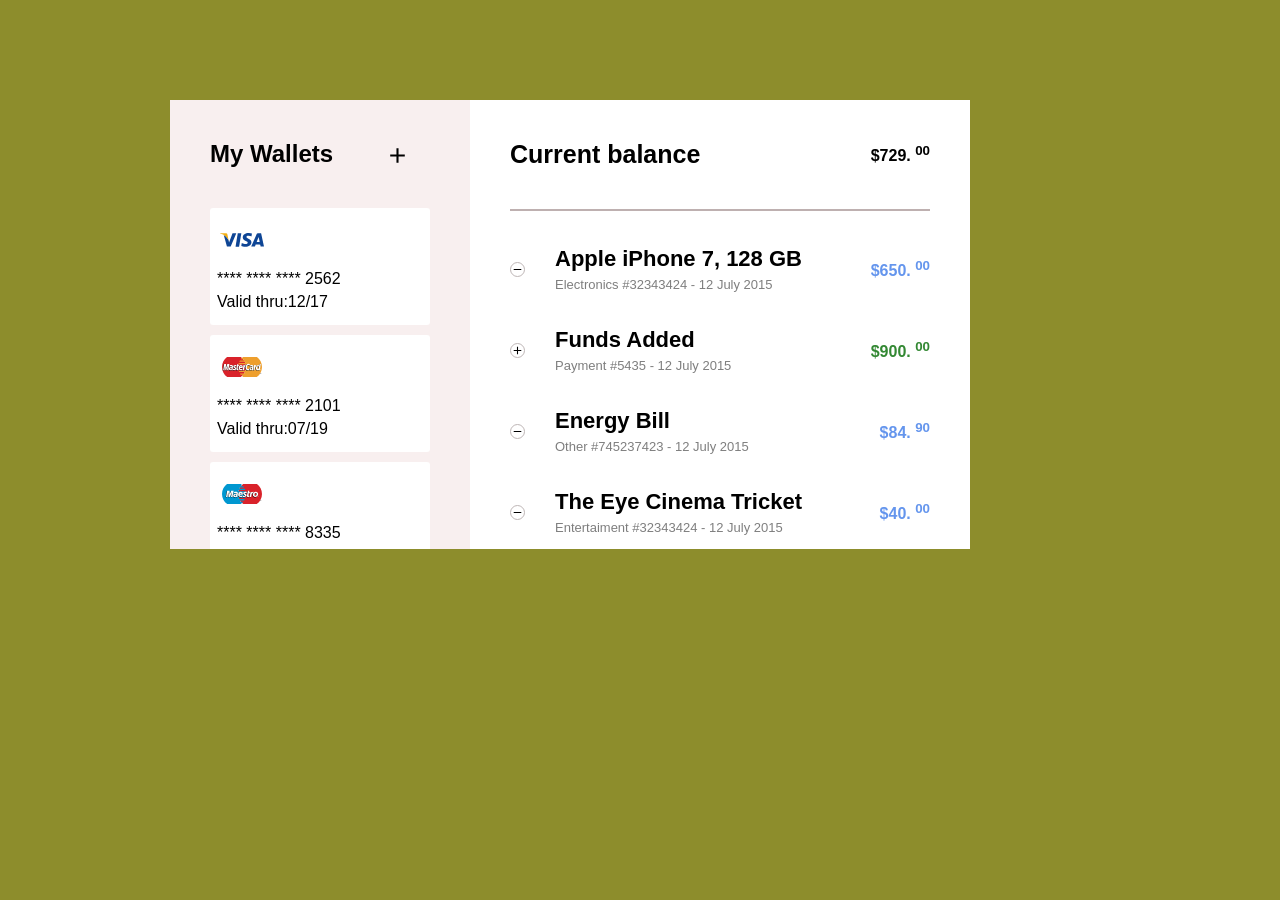
==== index.html @ ad734634 "restart" ====
<!DOCTYPE html>
<html lang="en">
<head>
  <meta charset="UTF-8">
  <meta name="viewport" content="width=device-width, initial-scale=1.0">
  <meta http-equiv="X-UA-Compatible" content="ie=edge">
  <title>Loop 1 - Step 9</title>
  <link href="https://fonts.googleapis.com/css?family=Roboto:300,400,500,700" rel="stylesheet">
  <link rel="stylesheet" href="./styles.css" />
</head>
<body>
<header class="header"></header>
<main class="main">
  
<section class="money-transfer">
  <div class="container">
    <form class="form" action="https://echo.htmlacademy.ru/" method="POST">
      <h2 class="form__heading">
        My Wallets <img class="form__heading__plus-icon" src="../assets/img/plus.svg" alt="Plus icon" width="25" height="25">
      </h2>

          <label class="form__label">
            <input  class="form__input visually-hidden" type="radio" name="Pay_Card">
            
            <span class="form__controller">
              <img class="form__logo" src="./img/visa.svg" alt="Visa's logo" width="50" height= "20">
              <span class="form__number">**** **** **** 2562</span>
              <span class="form__text">Valid thru:12/17</span>
            </span>
          </label>

          <label class="form__label">
            <input  class="form__input visually-hidden" type="radio" name="Pay_Card">
            
            <span class="form__controller">
              <img class="form__logo" src="./img/mastercard.svg" alt="Master card's logo" width="50" height= "20">
              <span class="form__number">**** **** **** 2101</span>
              <span class="form__text">Valid thru:07/19</span>
            </span>
          </label>

          <label class="form__label">
            <input  class="form__input visually-hidden" type="radio" name="Pay_Card">
            
            <span class="form__controller">
              <img class="form__logo" src="./img/maestro.svg" alt="Maestro's logo" width="50" height= "20">
              <span class="form__number">**** **** **** 8335</span>
              <span class="form__text">Valid thru:09/17</span>
            </span>
          </label>
    </form>

    <div class="balance">

      <div class="balance__info">
        <h3 class="balance__heading">
          Current balance
        </h3>

        <strong class="balance__info__strong">
          $729.
          <sup class="balance__info__sup">00</sup>
        </strong>
      </div>
      <ul class="balance__list">
        <li class="balance__item">
           <div class="balance__item__box">
            <img class="balance__icon" src="./img/minus.svg" alt="minus icon" width="15" height="15">
            <span class="balance__item__info">
              <span class="balance__item__heading">Apple iPhone 7, 128 GB</span>
              <span class="balance__item__text">Electronics #32343424 - 12 July 2015</span>
            </span>
           </div>

            <strong class="balance__item__strong">
              $650.
              <sup class="balance__item__sup">00</sup>
            </strong>
        </li>

          <li class="balance__item">
            <div class="balance__item__box">
              <img class="balance__icon" src="./img/plus.svg" alt="minus icon" width="15" height="15">

              <span class="balance__item__info">
                <span class="balance__item__heading">Funds Added</span>
                <span class="balance__item__text">Payment #5435 - 12 July 2015</span>
              </span>
            </div>

            <strong class="balance__item__strong balance__item__strong--color">
              $900.
              <sup class="balance__item__sup">00</sup>
            </strong>
          </li>

          <li class="balance__item">
            <div class="balance__item__box">

              <img class="balance__icon" src="./img/minus.svg" alt="minus icon" width="15" height="15">

              <span class="balance__item__info">

                <span class="balance__item__heading">Energy Bill</span>
                  <span class="balance__item__text">Other #745237423 - 12 July 2015</span>

                </span>

            </div>

            <strong class="balance__item__strong">
               $84.
              <sup class="balance__item__sup">90</sup>
            </strong>
          </li>

          <li class="balance__item">
            <div class="balance__item__box">

              <img class="balance__icon" src="./img/minus.svg" alt="minus icon" width="15" height="15">

              <span class="balance__item__info">

                <span class="balance__item__heading">The Eye Cinema Tricket</span>
                  <span class="balance__item__text">Entertaiment #32343424 - 12 July 2015</span>

                </span>

            </div>

            <strong class="balance__item__strong">
               $40.
              <sup class="balance__item__sup">00</sup>
            </strong>
          </li>

          <li class="balance__item">
            <div class="balance__item__box">

              <img class="balance__icon" src="./img/minus.svg" alt="minus icon" width="15" height="15">

              <span class="balance__item__info">

                <span class="balance__item__heading">Mc Food Restaurant</span>
                <span class="balance__item__text">Cafes #32448 - 10 July 2015</span>

              </span>

            </div>

            <strong class="balance__item__strong">
              $10.
              <sup class="balance__item__sup">50</sup>
            </strong>
          </li>

          <li class="balance__item">
            <div class="balance__item__box">

              <img class="balance__icon" src="./img/minus.svg" alt="minus icon" width="15" height="15">

              <span class="balance__item__info">

                <span class="balance__item__heading">Gas Station</span>
                <span class="balance__item__text">Other #2138453 - 10 July 2015</span>

              </span>

            </div>

            <strong class="balance__item__strong">
              $30.
              <sup class="balance__item__sup">00</sup>
            </strong>
          </li>

      </ul>
    </div>
  </div>
</section>
  
</main>
<footer class="footer"></footer>

</body>
</html>
---- styles.css ----
html {
	height: 100%;
	box-sizing: border-box;
}

*,
::after,
::before {
	box-sizing: inherit;
	scroll-behavior: smooth;
}

body {
	margin: 0;
	padding: 0;
	font-family: 'Fraunces', 'Arial', sans-serif;
	font-size: 16px;
	font-weight: normal;
	background-color: rgb(141, 141, 44);
}

.container {
	width: 1140px;
	margin: 0 auto;
	padding: 0 20px;
}

img {
	vertical-align: middle;
	object-fit: cover;
}

.visually-hidden {
	position: absolute;
	width: 1px;
	height: 1px;
	margin: -1px;
	border: 0;
	padding: 0;
	clip: rect(0 0 0 0);
	overflow: hidden;
}

.money-transfer .container {
    display: flex;
    padding: 100px
}

/* Form */

.form {
    max-width: 300px;
    width: 100%;
    height: 449px;
    overflow: auto;
    padding: 40px;
    background-color: rgb(248, 239, 239);
}

.form__heading {
    margin: 0;
    margin-bottom: 40px;
    font-style: 25px;
}

.form__heading__plus-icon {
    margin-left: 45px;
}


.form__input:checked + .form__controller {
    border: 2px solid #295091;
}

.form__controller {
    display: flex;
    flex-direction: column;
    max-width: 230px;
    margin-bottom: 10px;
    padding-top: 10px;
    padding-left: 5px;
    padding-bottom: 5px;
    background-color: white;
    border: 2px solid transparent;
    border-radius: 3px;
}

.form__controller:hover {
    border: 2px solid rgb(83, 83, 187);
}


.form__logo {
    
    margin-top: 10px;
    margin-bottom: 20px;
}

.form__number {
    margin-bottom: 5px;
}

.form__text {
    margin-bottom: 7px;
}

/* Balance */

.balance {
    max-width: 500px;
    width: 100%;
    height: 449px;
    padding: 40px;
    overflow: auto;
    background-color: white;
}

.balance__info {
    display: flex;
    align-items: center;
    padding-bottom: 40px;
    border-bottom: 2px solid rgb(190, 176, 176);
    
}

.balance__heading {
    margin: 0;
    font-size: 25px;
}

.balance__info__strong {
    margin-left: auto;
}

.balance__list {
    margin: 0;
    padding: 0;
    list-style-type: none;
}

.balance__item {
    display: flex;
    justify-content: space-between;
    align-items: center;
    padding-top: 35px;
}

.balance__item__box {
    display: flex;
    align-items: center;
}

.balance__icon {
    border-radius: 50%;
    border: 1px solid rgb(190, 182, 182);
}

.balance__item__info {
    display: flex;
    flex-direction: column;
    margin-left: 30px;
}

.balance__item__heading {
    font-weight: 700;
    font-size: 22px;
    margin-bottom: 5px;
}

.balance__item__text {
    font-size: 13px;
    opacity: 0.5;
}

.balance__item__strong {
    color: cornflowerblue;
}

.balance__item__strong--color {
    color: rgb(51, 136, 51);
}
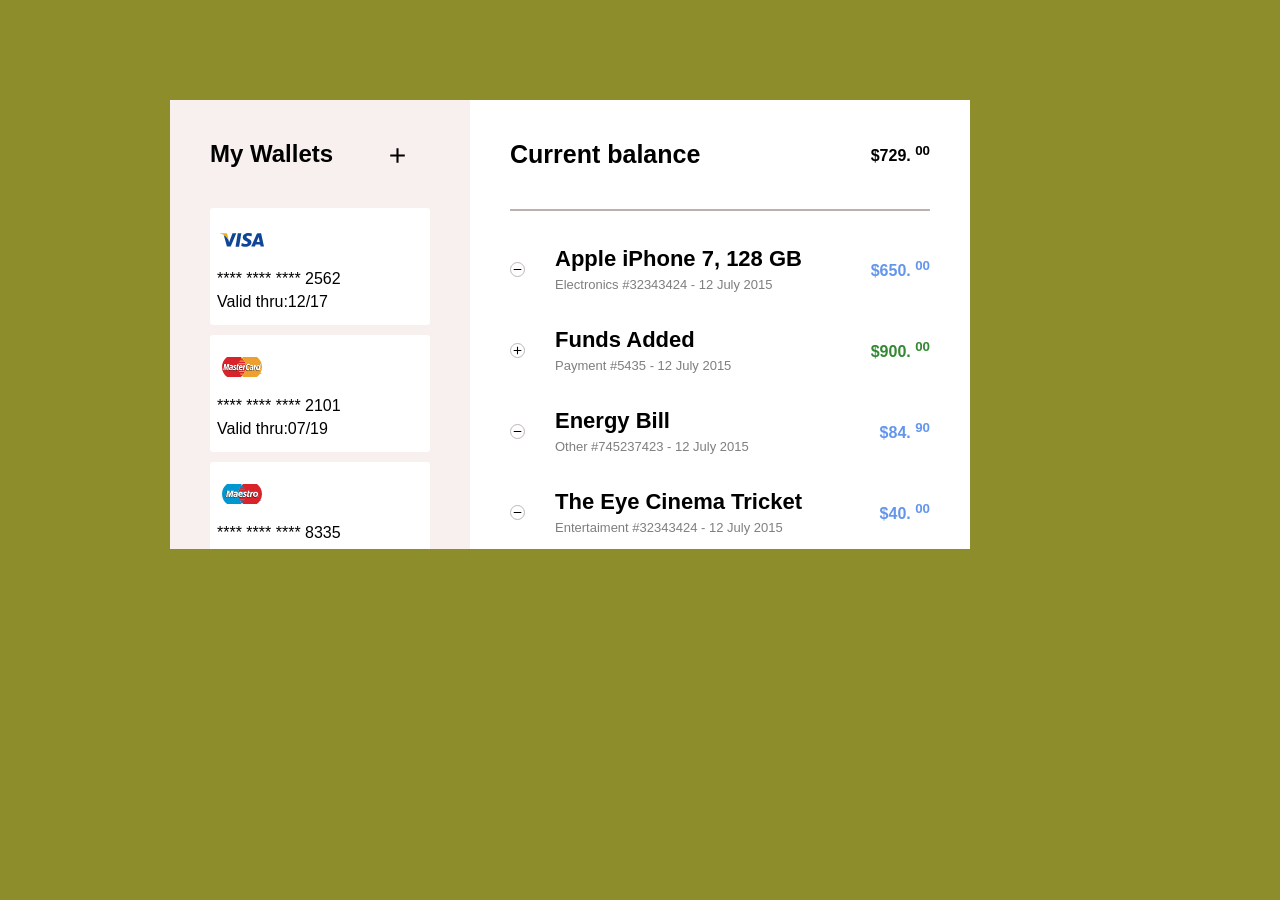
==== commit b5ad6be6: "karochi" ====
--- a/index.html
+++ b/index.html
@@ -16,7 +16,7 @@
   <div class="container">
     <form class="form" action="https://echo.htmlacademy.ru/" method="POST">
       <h2 class="form__heading">
-        My Wallets <img class="form__heading__plus-icon" src="../assets/img/plus.svg" alt="Plus icon" width="25" height="25">
+        My Wallets <img class="form__heading__plus-icon" src="./assets/img/plus.svg" alt="Plus icon" width="25" height="25">
       </h2>
 
           <label class="form__label">
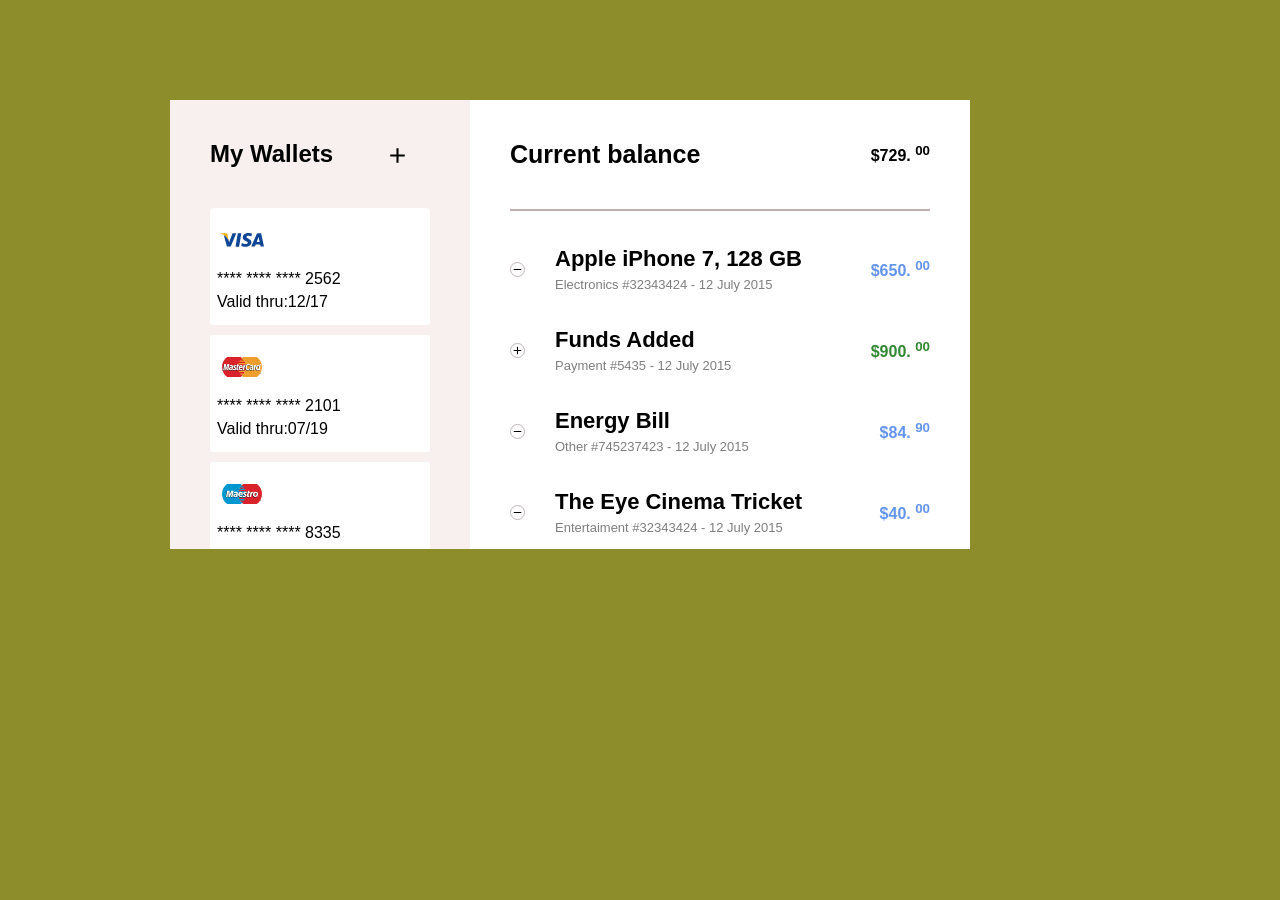
==== commit 3723c91e: "yana karoche" ====
--- a/index.html
+++ b/index.html
@@ -16,7 +16,7 @@
   <div class="container">
     <form class="form" action="https://echo.htmlacademy.ru/" method="POST">
       <h2 class="form__heading">
-        My Wallets <img class="form__heading__plus-icon" src="./assets/img/plus.svg" alt="Plus icon" width="25" height="25">
+        My Wallets <img class="form__heading__plus-icon" src="./img/plus.svg" alt="Plus icon" width="25" height="25">
       </h2>
 
           <label class="form__label">
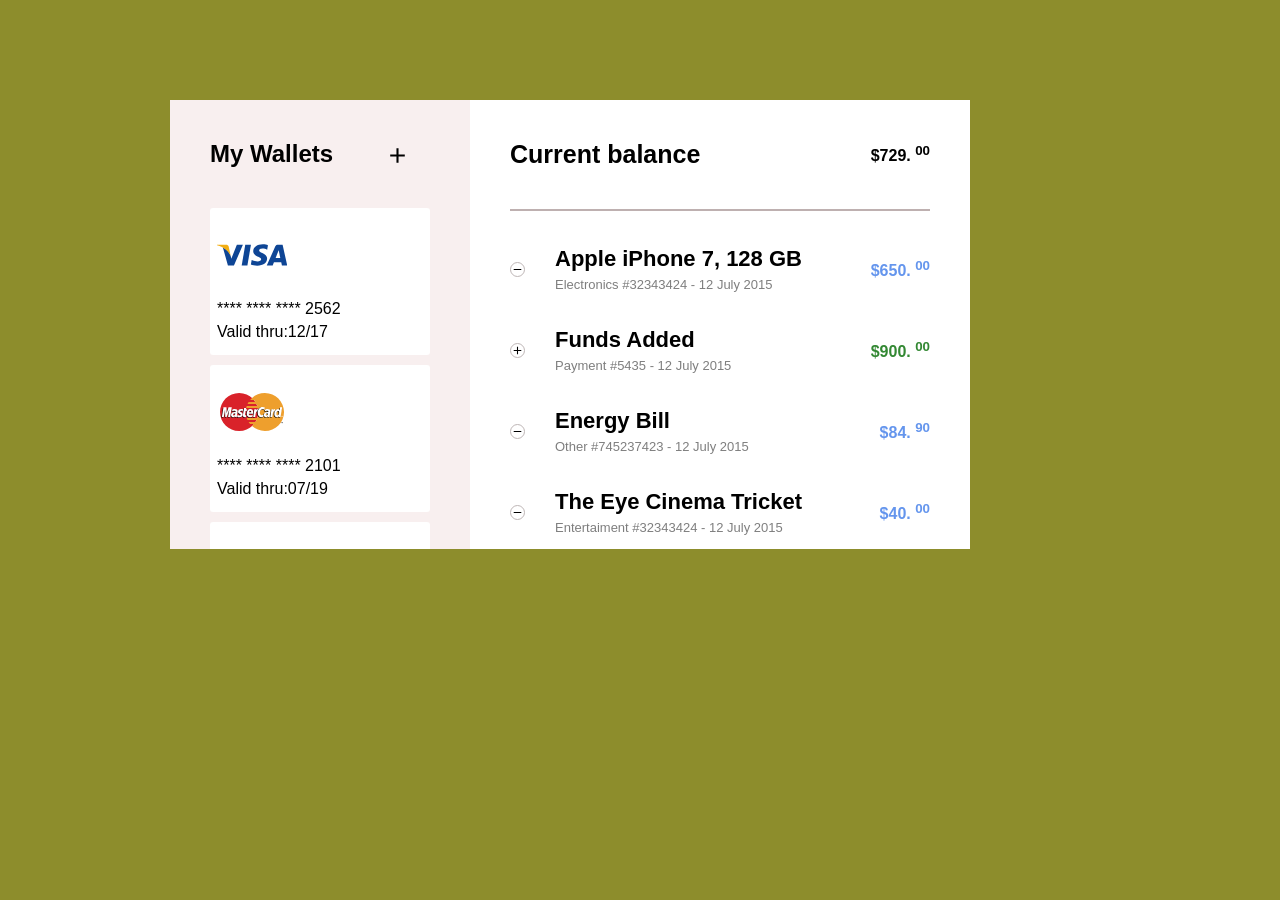
==== commit b87caeeb: "image width hight" ====
--- a/index.html
+++ b/index.html
@@ -23,7 +23,7 @@
             <input  class="form__input visually-hidden" type="radio" name="Pay_Card">
             
             <span class="form__controller">
-              <img class="form__logo" src="./img/visa.svg" alt="Visa's logo" width="50" height= "20">
+              <img class="form__logo" src="./img/visa.svg" alt="Visa's logo" width="70" height= "50">
               <span class="form__number">**** **** **** 2562</span>
               <span class="form__text">Valid thru:12/17</span>
             </span>
@@ -33,7 +33,7 @@
             <input  class="form__input visually-hidden" type="radio" name="Pay_Card">
             
             <span class="form__controller">
-              <img class="form__logo" src="./img/mastercard.svg" alt="Master card's logo" width="50" height= "20">
+              <img class="form__logo" src="./img/mastercard.svg" alt="Master card's logo" width="70" height= "50">
               <span class="form__number">**** **** **** 2101</span>
               <span class="form__text">Valid thru:07/19</span>
             </span>
@@ -43,7 +43,7 @@
             <input  class="form__input visually-hidden" type="radio" name="Pay_Card">
             
             <span class="form__controller">
-              <img class="form__logo" src="./img/maestro.svg" alt="Maestro's logo" width="50" height= "20">
+              <img class="form__logo" src="./img/maestro.svg" alt="Maestro's logo" width="70" height= "50">
               <span class="form__number">**** **** **** 8335</span>
               <span class="form__text">Valid thru:09/17</span>
             </span>
